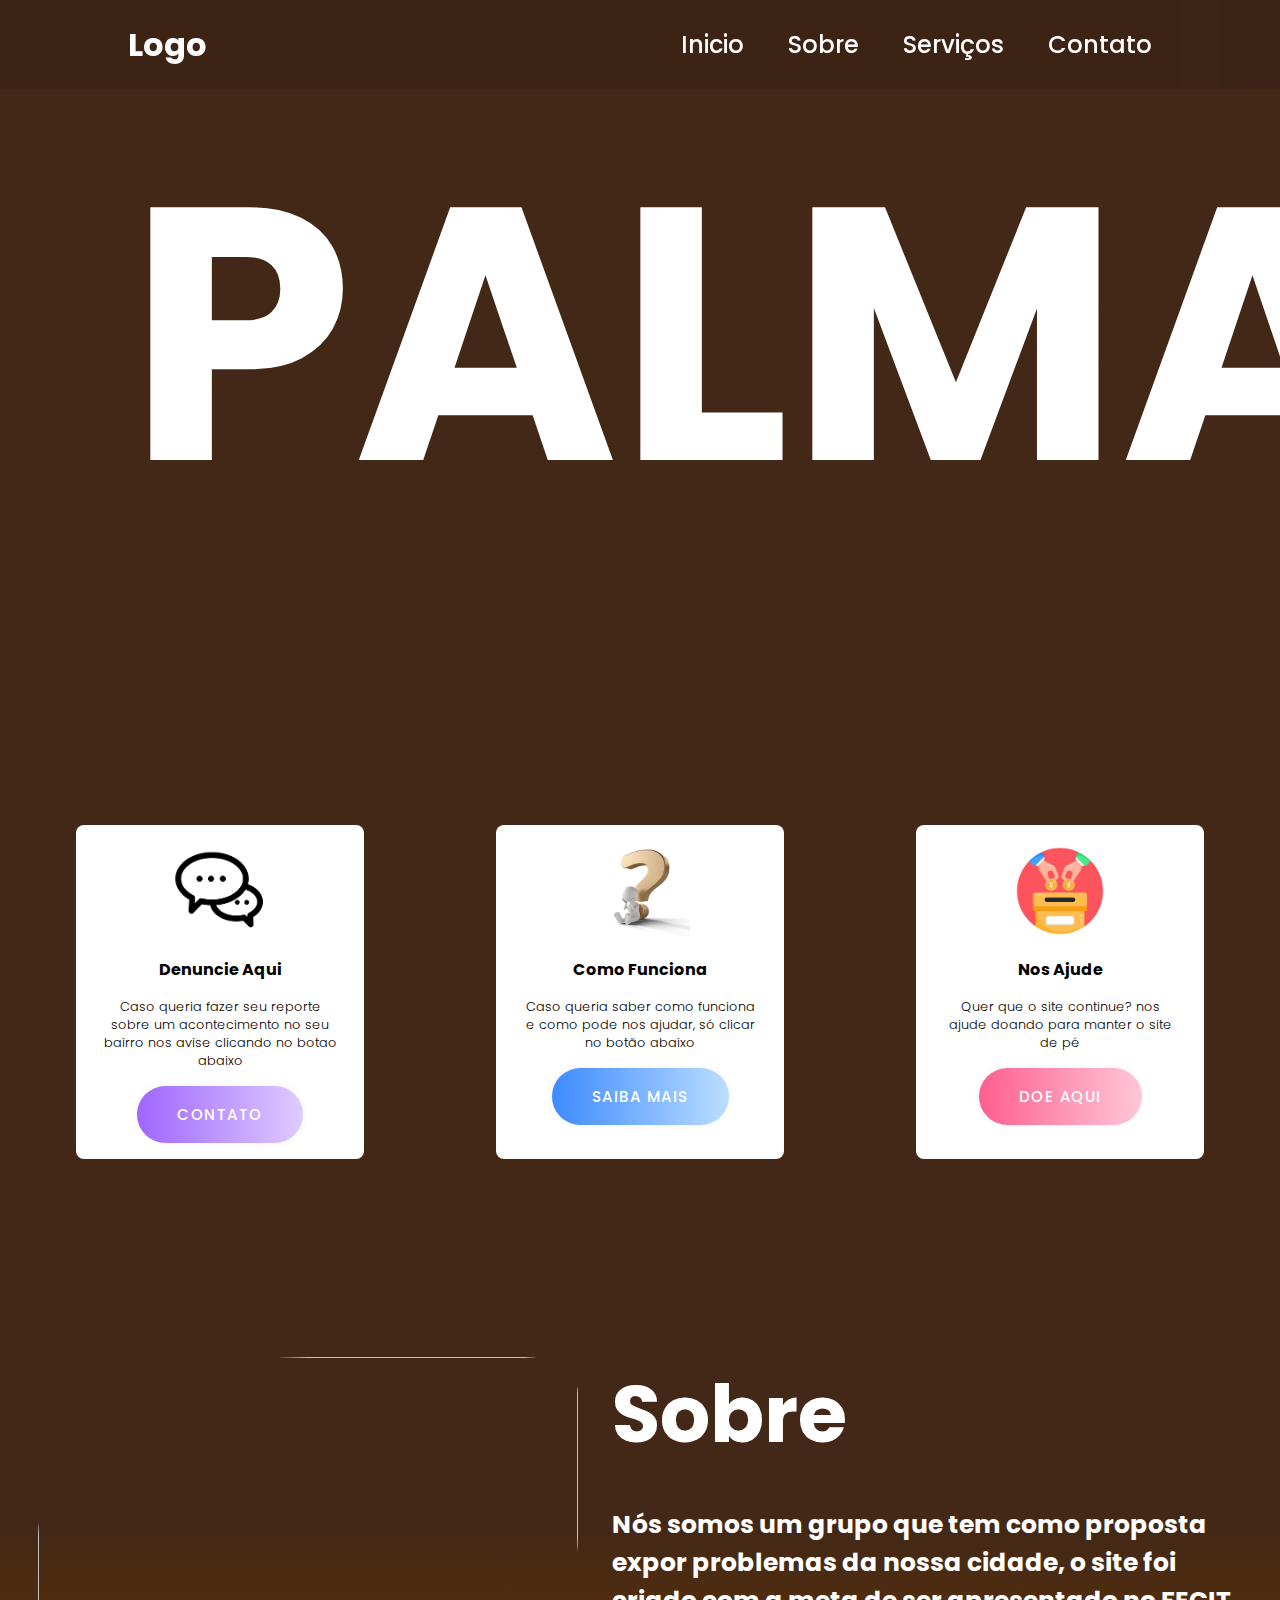
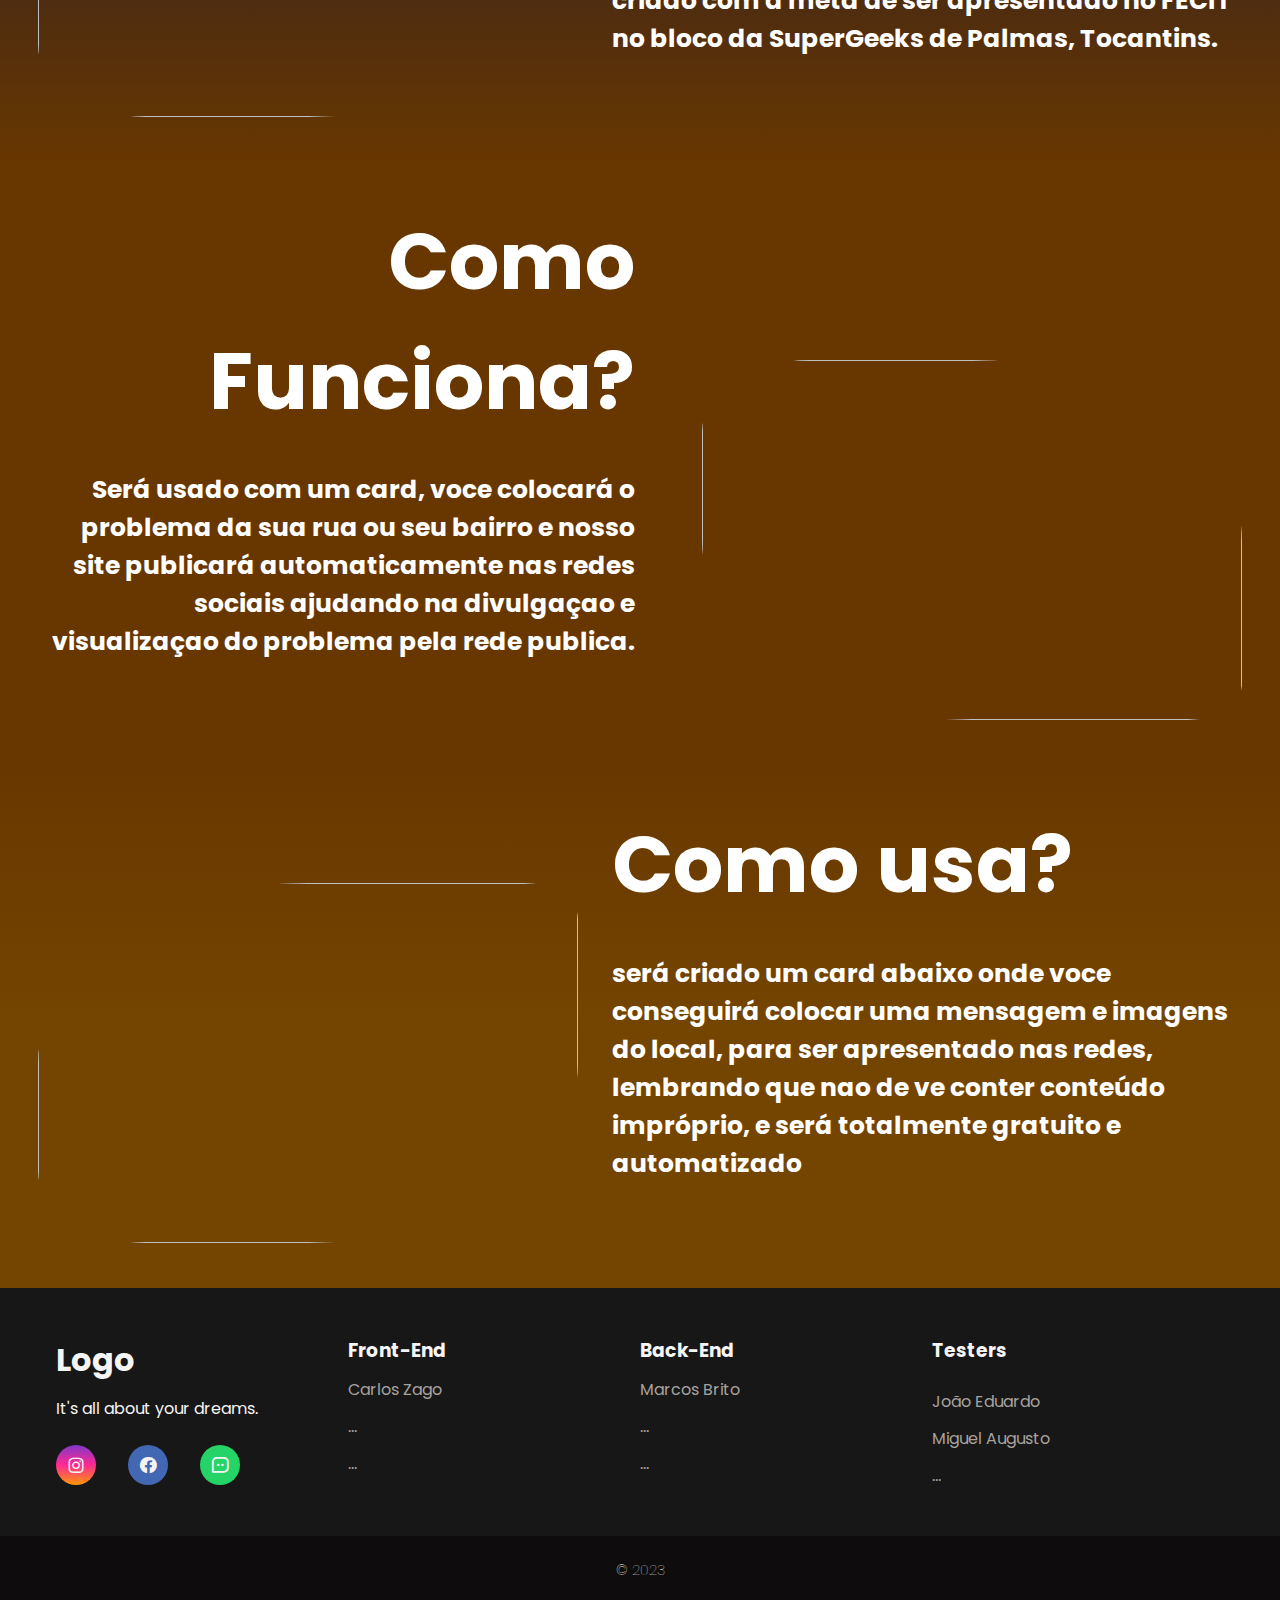
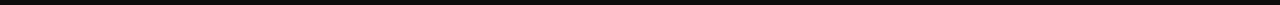
==== index.html @ 9b8ec1d1 "index.html" ====
<!DOCTYPE html>
<html lang="en">
<head>
    <meta charset="UTF-8">
    <meta name="viewport" content="width=device-width, initial-scale=1.0">
    <title>Site</title>
    <link rel="stylesheet" href="Style.css">
    <link href='https://unpkg.com/boxicons@2.1.4/css/boxicons.min.css' rel='stylesheet'>
    <link href='https://unpkg.com/boxicons@2.1.4/css/boxicons.min.css' rel='stylesheet'>
    <link rel="shortcut icon" type="imagex/png" href="backgrounds/tocantins alerta.png">
</head>
<body>
    <!---->
    <div class="imagem-fundo" id="PALMAS">
        <h2 class="titulo-principal" >PALMAS</h2>
     </div>
        
    
    
    <img alt="" id="Imagem-de-fundo">
    <header class="header">
        <a href="" class="logo">Logo</a>

        <input type="checkbox" id="check">
        <label for="check" class="icons">
            <i class='bx bx-menu' id="menu-icon"></i>
            <i class='bx bx-message-alt-x' id="close-icon"></i>
        </label>

        <nav class="navbar">
            <a href="#PALMAS">Inicio</a>
            <a href="#sobre">Sobre</a>
            <a href="#servicos">Serviços</a>
            <a href="#contato">Contato</a>
        </nav>
    </header>

    <main class="cards">
        <section class="card contact">
            <div class="icon">
                <img src="Imagens/unnamed.png">
            </div>
            <h3>Denuncie Aqui</h3>
            <span>Caso queria fazer seu reporte sobre um acontecimento no seu bairro nos avise clicando no botao abaixo</span>
            <button>Contato</button>
        </section>
        <section class="card shop">
            <div class="icon">
                <img src="Imagens/comofunciona.png" alt="">
            </div>
            <h3>Como Funciona</h3>
            <span>Caso queria saber como funciona e como pode nos ajudar, só clicar no botão abaixo</span>
            <button>Saiba Mais</button>
        </section>
        <section class="card about">
            <div class="icon">
                <img src="Imagens/doaçao.png" alt="">
            </div>
            <h3>Nos Ajude</h3>
            <span>Quer que o site continue? nos ajude doando para manter o site de pé</span>
            <button>Doe aqui</button>
        </section>
    </main>

    

    <!--<section class="container">
        <div class="slider-wrapper">
            <div class="slider">
                <img id="slide-1" src="backgrounds/meio-ambiente-greenpeace-d.webp" alt="3D rendering of an imaginary orange planet in space" />
                <img id="slide-2" src="https://images.unsplash.com/photo-1657586640569-4a3d4577328c?ixlib=rb-1.2.1&ixid=MnwxMjA3fDB8MHxwaG90by1wYWdlfHx8fGVufDB8fHx8&auto=format&fit=crop&w=1200&q=80" alt="3D rendering of an imaginary green planet in space" />
                <img id="slide-3" src="https://images.unsplash.com/photo-1656077217715-bdaeb06bd01f?ixlib=rb-1.2.1&ixid=MnwxMjA3fDB8MHxwaG90by1wYWdlfHx8fGVufDB8fHx8&auto=format&fit=crop&w=1200&q=80" alt="3D rendering of an imaginary blue planet in space" />
            </div>
            <div class="slider-nav">
                <a href="#slide-1"></a>
                <a href="#slide-2"></a>
                <a href="#slide-3"></a>
            </div>
        </div>
    </section>-->

    <div class="sobre" id="sobre">
        
        <div class="sobre-imagem"><img src="backgrounds/capivara.webp" alt="" class="imagem-lateralum"></div>
        <div class="sobre-texto">
            <h2>
            Sobre 
            <p>
                Nós somos um grupo que tem como proposta
                 expor problemas da nossa cidade,
                 o site foi criado com a meta de ser
                  apresentado no FECIT no bloco da SuperGeeks de Palmas, Tocantins.
            </p>
        </h2></div>
        
        
        
    </div>

    <div class="Serviço" id="servicos">
        
        
        <div class="serviço-texto">
            <h2>
            Como Funciona? 
            <p>
                Será usado com um card, voce colocará o problema da sua rua ou seu bairro e nosso site publicará automaticamente nas redes sociais ajudando na divulgaçao e visualizaçao do problema pela rede publica.
            </p>
        </h2></div>
        <div class="serviço-imagem"><img src="backgrounds/images (1).jpg" alt="" class="imagem-lateraldois"></div>
        
        
    </div>

    <div class="contato" id="contato">
        
        <div class="contato-imagem"><img src="backgrounds/images.jpg" alt="" class="imagem-lateraltres"></div>
        <div class="contato-texto">
            <h2>
            Como usa?
            <p>
                será criado um card abaixo onde voce conseguirá colocar uma mensagem e imagens do local, para ser apresentado nas redes, lembrando que nao de ve conter conteúdo impróprio, e será totalmente gratuito e automatizado
            </p>
        </h2></div>
        
        
        
    </div>
    <main>
        
    </main>
    <footer>
        <div id="footer_content">
            <div id="footer_contacts">
                <h1>Logo</h1>
                <p>It's all about your dreams.</p>

                <div id="footer_social_media">
                    <a href="https://instagram.com/supergeekspalmas?igshid=OGQ5ZDc2ODk2ZA==" class="footer-link" id="instagram">
                        <i class='bx bxl-instagram'></i>
                    </a>

                    <a href="#" class="footer-link" id="facebook">
                        <i class='bx bxl-facebook-circle' ></i>
                    </a>

                    <a href="http://api.whatsapp.com/send?1=pt_BR&phone=556321041290" class="footer-link" id="whatsapp">
                        <i class='bx bx-message-square-dots'></i>
                    </a>
                </div>
            </div>
            
            <ul class="footer-list">
                <li>
                    <h3>Front-End</h3>
                </li>
                <li>
                    <a href="https://instagram.com/carlos_daniel_zago?igshid=ZWk0MThjZzQzeXRq" class="footer-link">Carlos Zago</a>
                </li>
                <li>
                    <a href="#" class="footer-link">...</a>
                </li>
                <li>
                    <a href="#" class="footer-link">...</a>
                </li>
            </ul>

            <ul class="footer-list">
                <li>
                    <h3>Back-End</h3>
                </li>
                <li>
                    <a href="https://instagram.com/marcos_brito_feitosa?igshid=bzZkejQ4MHdsYTZ5" class="footer-link">Marcos Brito</a>
                </li>
                <li>
                    <a href="#" class="footer-link">...</a>
                </li>
                <li>
                    <a href="#" class="footer-link">...</a>
                </li>
            </ul>

            <div id="footer_subscribe">
                <h3>Testers</h3>
                <ul class="footer-list">
                    <li>
                        <a href="#" class="footer-link">João Eduardo</a>
                    </li>
                    <li>
                        <a href="https://instagram.com/migs.augusto22?igshid=MXhhMWg3bWdjMTQzbw==" class="footer-link">Miguel Augusto</a>
                    </li>
                    <li>
                        <a href="#" class="footer-link">...</a>
                    </li>
                </ul>
                

                
            </div>
        </div>

        <div id="footer_copyright">
            &#169
            2023
        </div>
    </footer>
</body>
</html>
---- Style.css ----
@import url("https://fonts.googleapis.com/css2?family=poppins:wght@300;400;500;600;700;800;900&display=swap");

* {
    margin: 0;
    padding: 0;
    font-family: "Poppins", sans-serif;
    box-sizing: border-box;
    scroll-behavior: smooth;
}

body {
    min-height: 100vh;
    background: linear-gradient( #432817, #432817, #432817);
    background-size: cover;
    background-position: center;
}

.titulo-principal{
    align-items: center;
    justify-content: center;
    margin-top: 20%;
    font-size: 100px;
}

.header {
    position: fixed;
    top: 0;
    left: 0;
    width: 100%;
    padding: 1.3rem 10%;
    background: rgba( 0, 0, 0, .1);
    backdrop-filter: blur(50px);
    display: flex;
    justify-content: space-between;
    align-items: center;
    z-index: 100;
}

.header::before {
    content: absolute;
    width: 100%;
    top: 0;
    left: 0;
    height: 100%;
    background: rgba( 0, 0, 0, .1);
    backdrop-filter: blur(100px);
    z-index: -1;
}

.logo {
    font-size: 2rem;
    color: #fff;
    text-decoration: none;
    font-weight: 700;
}

.navbar a {
    font-size: 1.5rem;
    color: #fff;
    text-decoration: none;
    font-weight: 500;
    margin-left: 2.5rem;
}

#check{
    display: none;
}

.icons {
    right: 5%;
    right: 5%;
    position: absolute;
    font-size: 2.8rem;
    color: #fff;
    cursor: pointer;
    display: none;
}

/*BREAKPOINTS*/
@media (max-width: 992px) {
    .header {
        padding: 1.3rem 5%;
    }
}

@media (max-width: 768px) {
    .icons{
        display: inline-flex;
    }

    #check:checked~.icons #menu-icon{
        display: none;
    }

    .icons #close-icon{
        display: none;
    }

    #check:checked~.icons #close-icon{
        display: block;
    }

    .navbar {
        position: absolute;
        top: 100%;
        left: 0;
        width: 100%;
        height: 0;
        background: rgba(0, 0, 0, .1);
        backdrop-filter: blur(50px);
        box-shadow: 0 .5rem 1rem rgba( 0, 0, 0, .1);
        overflow: hidden;
        transition: .3s ease;
    }


    #check:checked~.navbar{
        height: 17.7rem;
    }

    .navbar a {
        display: block;
        font-size: 1.1rem;
        margin: 1.5rem 0;
        text-align: center;
        transform: translateY(-50);
        transition: .3s ease;
    }

    #check:checked~.navbar a {
        transform: translateY(0);
    }

}

.container {
    margin-top: 0;
	padding: 2rem;
    width: 100%;
    height: 100%;
}

.slider-wrapper {
	position: relative;
	max-width: 100vh;
    max-height: 50vh;
	margin: 0 auto;
}

.slider {
	display: flex;
	aspect-ratio: 16 / 9;
	overflow-x: auto;
	scroll-snap-type: x mandatory;
	scroll-behavior: smooth;
	box-shadow: 0 1.5rem 3rem -0.75rem hsla(0, 0%, 0%, 0.25);
	border-radius: 0.5rem;
	-ms-overflow-style: none; /* Hide scrollbar IE and Edge */
	scrollbar-width: none; /* Hide scrollbar Firefox */
}

/* Hide scrollbar for Chrome, Safari and Opera */
.slider::-webkit-scrollbar {
	display: none;
}

.slider img {
	flex: 1 0 100%;
	scroll-snap-align: start;
	object-fit: cover;
}

.slider-nav {
	display: flex;
	column-gap: 1rem;
	position: absolute;
	bottom: 1.25rem;
	left: 50%;
	transform: translateX(-50%);
	z-index: 1;
}

.slider-nav a {
	width: 0.5rem;
	height: 0.5rem;
	border-radius: 50%;
	background-color: #fff;
	opacity: 0.75;
	transition: opacity ease 250ms;
}

.slider-nav a:hover {
	opacity: 1;
}


main.cards {
    margin-bottom: 5%;
    display: flex;
    padding: 10px;
}

main.cards section.card {
    display: flex;
    flex-direction: column;
    background: white;
    align-items: center;
    text-align: center;
    padding: 1rem 1.5rem;
    border-radius: 8px;
    max-height: 468px;
    margin:  5% auto;
}

/*main.cards section.card:first-child {
    
}*/

main.cards section.card .icon {
    width: 100px;
    height: 100px;
}

main.cards section.card img {
    width: 100%;
    height: 100%;
}

main.cards section.card h3 {
    font-size: 100%;
    margin: 16px 0;
}

main.cards section.card span {
    font-weight: 300;
    max-width: 240px;
    font-size: 80%;
    margin-bottom: 16px;
}

main.cards section.card button {
    padding: 0.5rem 1rem;
    text-transform: uppercase;
    border-radius: 32px;
    border: 0;
    cursor: pointer;
    font-size: 80%;
    font-weight: 500;
    color: #fff;
    margin-bottom: 16px 0;
}

main.cards section.card.contact button {
    background: linear-gradient(to right, #9F66FF, #DFCBFF);
}
main.cards section.card.shop button {
    background: linear-gradient(to right, #3E8AFF, #BBDEFF);
}
main.cards section.card.about button {
    background: linear-gradient(to right, #FE5F8F, #FFC7D9);
}

@media screen and (max-width: 720px) {
    main.cards {
        flex-direction: column;
    }

    main.cards section.card {
        margin-left: 10%;
        margin-right: 10%;
        margin-bottom: 32px;
    }

    main.cards section.card:last-child {
        margin-bottom: 0;
    }

    main.cards section.card button {
        font-size: 70%;
    }

}

main.cards section.card.about button {
 
    padding: 17px 40px;
    border-radius: 50px;
    border: 0;
    background-color: white;
    box-shadow: rgb(0 0 0 / 5%) 0 0 8px;
    letter-spacing: 1.5px;
    text-transform: uppercase;
    font-size: 15px;
    transition: all .5s ease;
   }
   
   main.cards section.card.about button:hover {
    letter-spacing: 3px;
    background-color: hsl(305, 80%, 48%);
    color: hsl(0, 0%, 100%);
    box-shadow: rgb(220, 24, 187) 0px 7px 29px 0px;
   }
   
   main.cards section.card.about button:active {
    letter-spacing: 3px;
    background-color: hsl(303, 90%, 61%);
    color: hsl(0, 0%, 100%);
    box-shadow: rgb(241, 92, 221) 0px 0px 0px 0px;
    transform: translateY(10px);
    transition: 100ms;
   }

   main.cards section.card.shop button{
    padding: 17px 40px;
    border-radius: 50px;
    border: 0;
    background-color: white;
    box-shadow: rgb(0 0 0 / 5%) 0 0 8px;
    letter-spacing: 1.5px;
    text-transform: uppercase;
    font-size: 15px;
    transition: all .5s ease;
   }

   main.cards section.card.shop button:hover{
    letter-spacing: 3px;
    background-color: hsl(239, 80%, 48%);
    color: hsl(0, 0%, 100%);
    box-shadow: rgb(24, 102, 220) 0px 7px 29px 0px;
   }

   main.cards section.card.shop button:active {
    letter-spacing: 3px;
    background-color: hsl(226, 80%, 48%);
    color: hsl(0, 0%, 100%);
    box-shadow: rgb(14, 56, 245) 0px 0px 0px 0px;
    transform: translateY(10px);
    transition: 100ms;
   }

   main.cards section.card.contact button{
    padding: 17px 40px;
    border-radius: 50px;
    border: 0;
    background-color: white;
    box-shadow: rgb(0 0 0 / 5%) 0 0 8px;
    letter-spacing: 1.5px;
    text-transform: uppercase;
    font-size: 15px;
    transition: all .5s ease;
   }

   main.cards section.card.contact button:hover{
    letter-spacing: 3px;
    background-color: hsl(261deg 80% 48%);
    color: hsl(0, 0%, 100%);
    box-shadow: rgb(93 24 220) 0px 7px 29px 0px;
   }

   main.cards section.card.contact button:active {
    letter-spacing: 3px;
    background-color: hsl(261deg 80% 48%);
    color: hsl(0, 0%, 100%);
    box-shadow: rgb(93 24 220) 0px 0px 0px 0px;
    transform: translateY(10px);
    transition: 100ms;
   }

   @import url('https://fonts.googleapis.com/css2?family=Inter:wght@100;200;300;400;500;600&display=swap');

:root {
    --color-neutral-0: #0e0c0c;
    --color-neutral-10: #171717;
    --color-neutral-30: #a8a29e;
    --color-neutral-40: #f5f5f5;

}


footer {
    width: 100%;
    color: var(--color-neutral-40);
}

.footer-link {
    text-decoration: none;
}

#footer_content {
    background-color: var(--color-neutral-10);
    display: grid;
    grid-template-columns: repeat(4, 1fr);
    padding: 3rem 3.5rem;
}

#footer_contacts h1 {
    margin-bottom: 0.75rem;
}

#footer_social_media {
    display: flex;
    gap: 2rem;
    margin-top: 1.5rem;
} 

#footer_social_media .footer-link {
    display: flex;
    align-items: center;
    justify-content: center;
    height: 2.5rem;
    width: 2.5rem;
    color: var(--color-neutral-40);
    border-radius: 50%;
    transition: all 0.4s;
}

#footer_social_media .footer-link i {
    font-size: 1.25rem;    
}

#footer_social_media .footer-link:hover {
    opacity: 0.8;
}

#instagram {
    background: linear-gradient(#7f37c9, #ff2992, #ff9807);
}

#facebook {
    background-color: #4267b3;
}

#whatsapp {
    background-color: #25d366;
}

.footer-list {
    display: flex;
    flex-direction: column;
    gap: 0.75rem;
    list-style: none;
}

.footer-list .footer-link {
    color: var(--color-neutral-30);
    transition: all 0.4s;
}

.footer-list .footer-link:hover {
    color: #7f37c9;
}

#footer_subscribe {
    display: flex;
    flex-direction: column;
    gap: 1.5rem;
}

#footer_subscribe p {
    color: var(--color-neutral-30);
}

#input_group {
    display: flex;
    align-items: center;
    background-color: var(--color-neutral-0);
    border-radius: 4px;
}

#input_group input {
    all: unset;
    padding: 0.75rem;
    width: 100%;
}

#input_group button {
    background-color: #7f37c9;
    border: none;
    color: var(--color-neutral-40);
    padding: 0px 1.25rem;
    font-size: 1.125rem;
    height: 100%;
    border-radius: 0px 4px 4px 0px;
    cursor: pointer;
    transition: all 0.4s;
}

#input_group button:hover {
    opacity: 0.8;
}

#footer_copyright {
    display: flex;
    justify-content: center;
    background-color: var(--color-neutral-0);
    font-size: 0.9rem;
    padding: 1.5rem;
    font-weight: 100;
}

@media screen and (max-width: 768px) {
    #footer_content {
        grid-template-columns: repeat(2, 1fr);
        gap: 2rem;
    }
}

@media screen and (max-width: 426px) {
    #footer_content {
        grid-template-columns: repeat(1, 1fr);
        padding: 3rem 2rem;
    }
}

.imagem-fundo{
    width: 100%;
    height: 80vh;
    position: relative;
    display: inline-block;
    background-repeat: no-repeat;
    background-image: url(backgrounds/BANNER-TEM-IR-PALMAS-123MILHAS.jpg);
    background-size: cover;
    object-fit: cover;
}

.imagem-fundo .titulo-principal{
    position: absolute;
    font-size: 40vh;
    color: #fff;
    margin: 5% 10%;
}


.sobre{
    width: 100%;
    justify-content: left;
    display: flex;
    align-items: flex-end;
    padding: 3%;
    margin: 0 0;
    background: linear-gradient(#432817, #432817, rgb(104, 55, 0) );
}

.sobre .sobre-texto h2{
    color: #fff;
    max-width: 100vh;
    padding: 3% 0 10% 5%;
    font-size: 80px;

}

.sobre .sobre-texto h2 p{
    margin-top: 5%;
    font-size: 25px;
    color:#fff ; 
}

.sobre .sobre-imagem .imagem-lateralum{
    border-radius: 50% 10% 50% 20%;
    width: 60vh;
    height: 40vh;
}

.Serviço{
    width: 100%;
    justify-content: right;
    display: flex;
    align-items: flex-end;
    padding: 3%;
    margin: 0 0;
    background: linear-gradient( rgb(104, 55, 0), rgb(104, 55, 0), rgb(104, 55, 0));
}

.Serviço .serviço-texto h2{
    justify-content: right;
    color: #fff;
    max-width: 100vh;
    padding: 0 10% 10% 0;
    font-size: 80px;
    text-align: right;
}

.Serviço .serviço-texto h2 p{
    margin-top: 5%;
    font-size: 25px;
    color:#fff ; 
}

.Serviço .serviço-imagem .imagem-lateraldois{
    border-radius: 20% 50% 10% 50%;
    width: 60vh;
    height: 40vh;   
}


.contato{
    width: 100%;
    justify-content: left;
    display: flex;
    align-items: flex-end;
    padding: 3%;
    margin: 0 0;
    background: linear-gradient( rgb(104, 55, 0), rgb(116, 69, 0), rgb(116, 69, 0) );
}

.contato .contato-texto h2{
    color: #fff;
    max-width: 100vh;
    padding: 0 0 10% 5%;
    font-size: 80px;

}

.contato .contato-texto h2 p{
    margin-top: 5%;
    font-size: 25px;
    color:#fff ; 
}

.contato .contato-imagem .imagem-lateraltres{
    border-radius: 50% 10% 50% 20%;
    width: 60vh;
    height: 40vh;
}
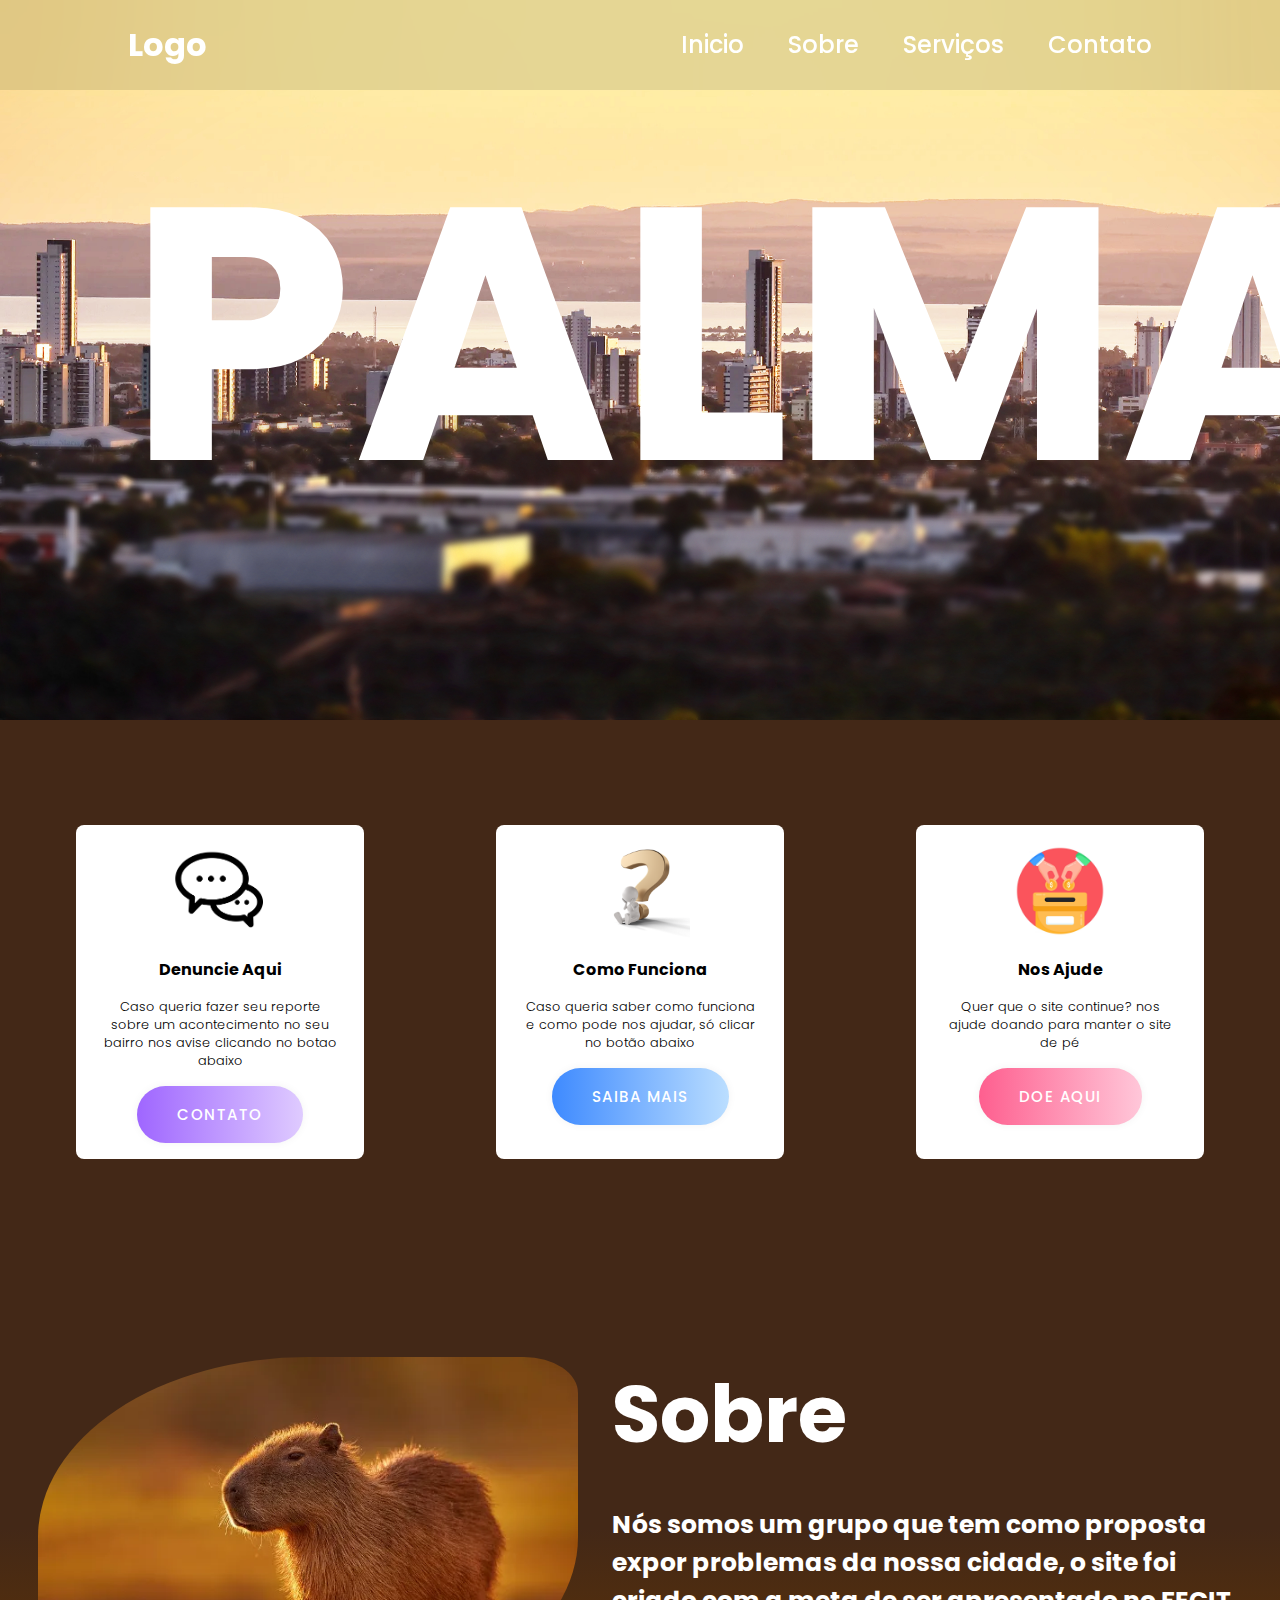
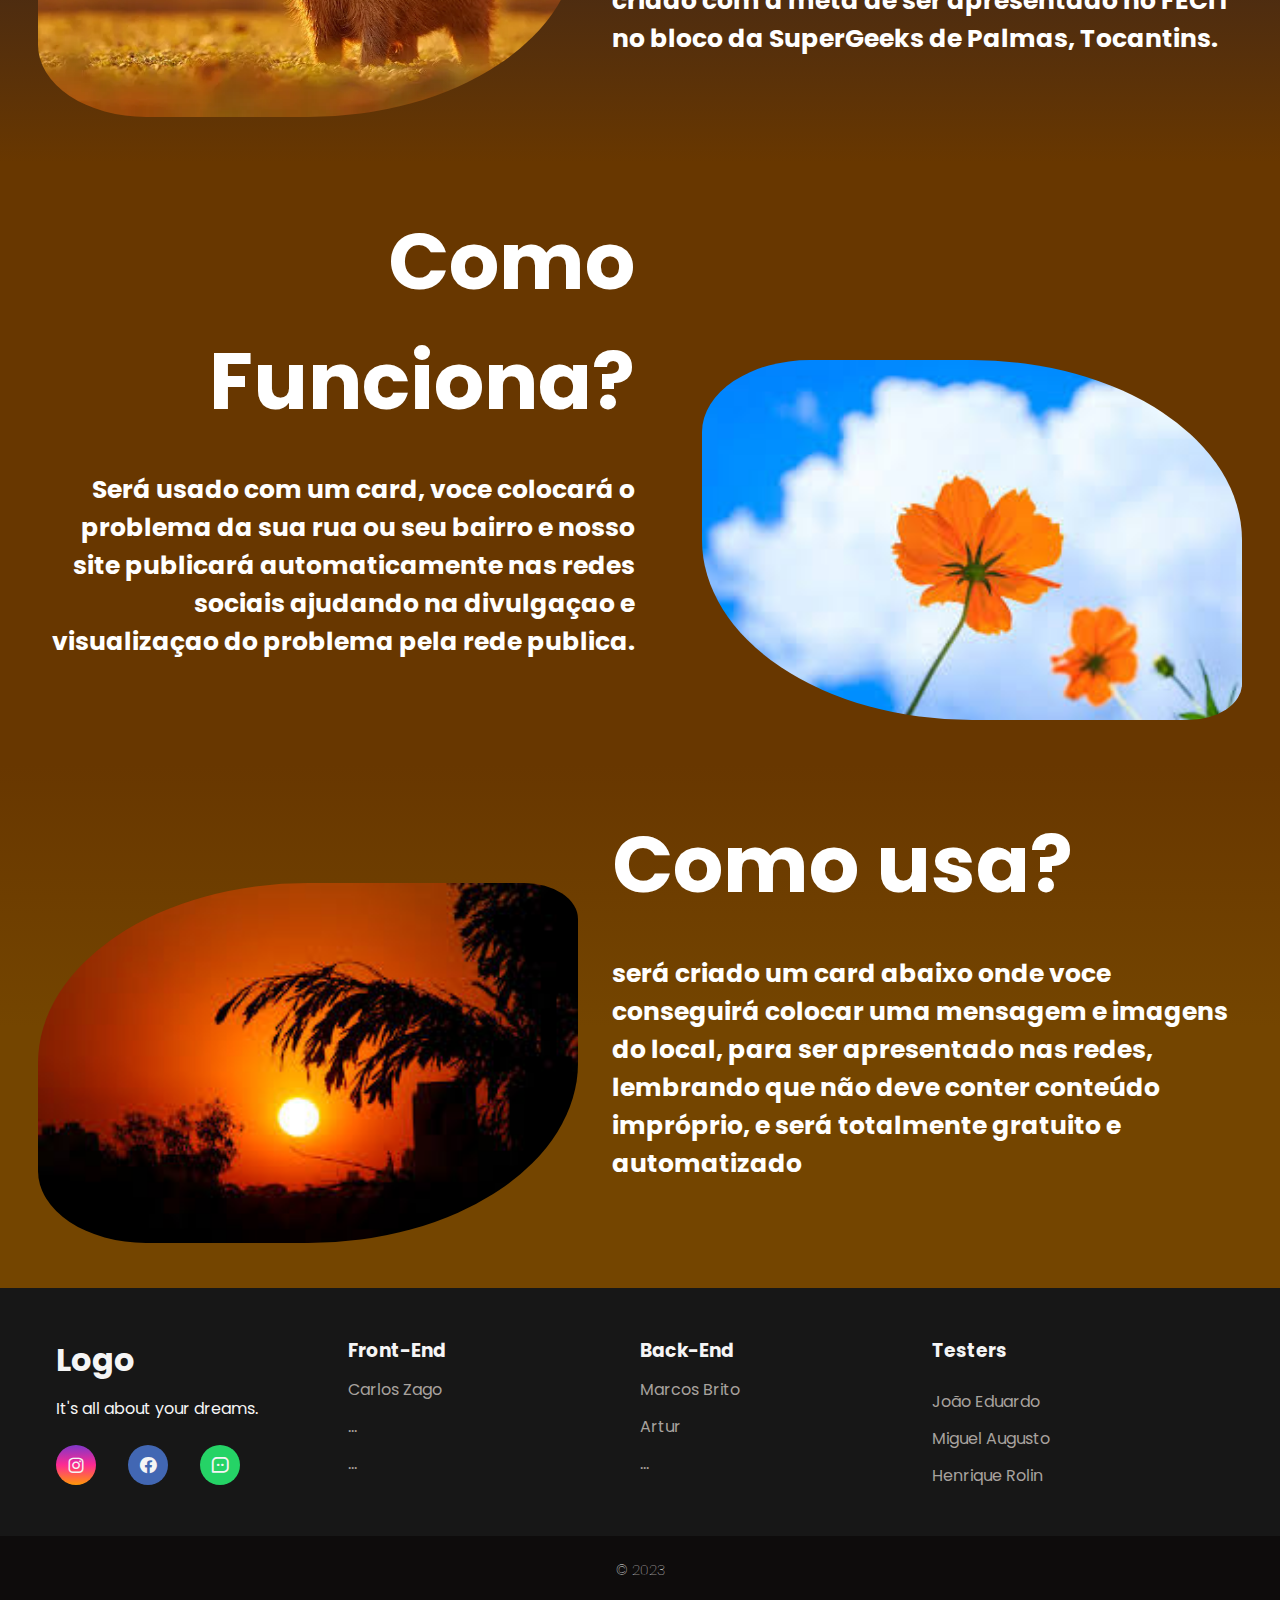
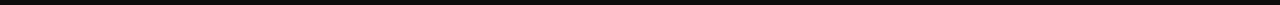
==== commit 7a660976: "index.html" ====
--- a/index.html
+++ b/index.html
@@ -119,7 +119,7 @@
             <h2>
             Como usa?
             <p>
-                será criado um card abaixo onde voce conseguirá colocar uma mensagem e imagens do local, para ser apresentado nas redes, lembrando que nao de ve conter conteúdo impróprio, e será totalmente gratuito e automatizado
+                será criado um card abaixo onde voce conseguirá colocar uma mensagem e imagens do local, para ser apresentado nas redes, lembrando que não deve conter conteúdo impróprio, e será totalmente gratuito e automatizado
             </p>
         </h2></div>
         
@@ -173,7 +173,7 @@
                     <a href="https://instagram.com/marcos_brito_feitosa?igshid=bzZkejQ4MHdsYTZ5" class="footer-link">Marcos Brito</a>
                 </li>
                 <li>
-                    <a href="#" class="footer-link">...</a>
+                    <a href="#" class="footer-link">Artur </a>
                 </li>
                 <li>
                     <a href="#" class="footer-link">...</a>
@@ -190,7 +190,7 @@
                         <a href="https://instagram.com/migs.augusto22?igshid=MXhhMWg3bWdjMTQzbw==" class="footer-link">Miguel Augusto</a>
                     </li>
                     <li>
-                        <a href="#" class="footer-link">...</a>
+                        <a href="#" class="footer-link">Henrique Rolin</a>
                     </li>
                 </ul>
                 
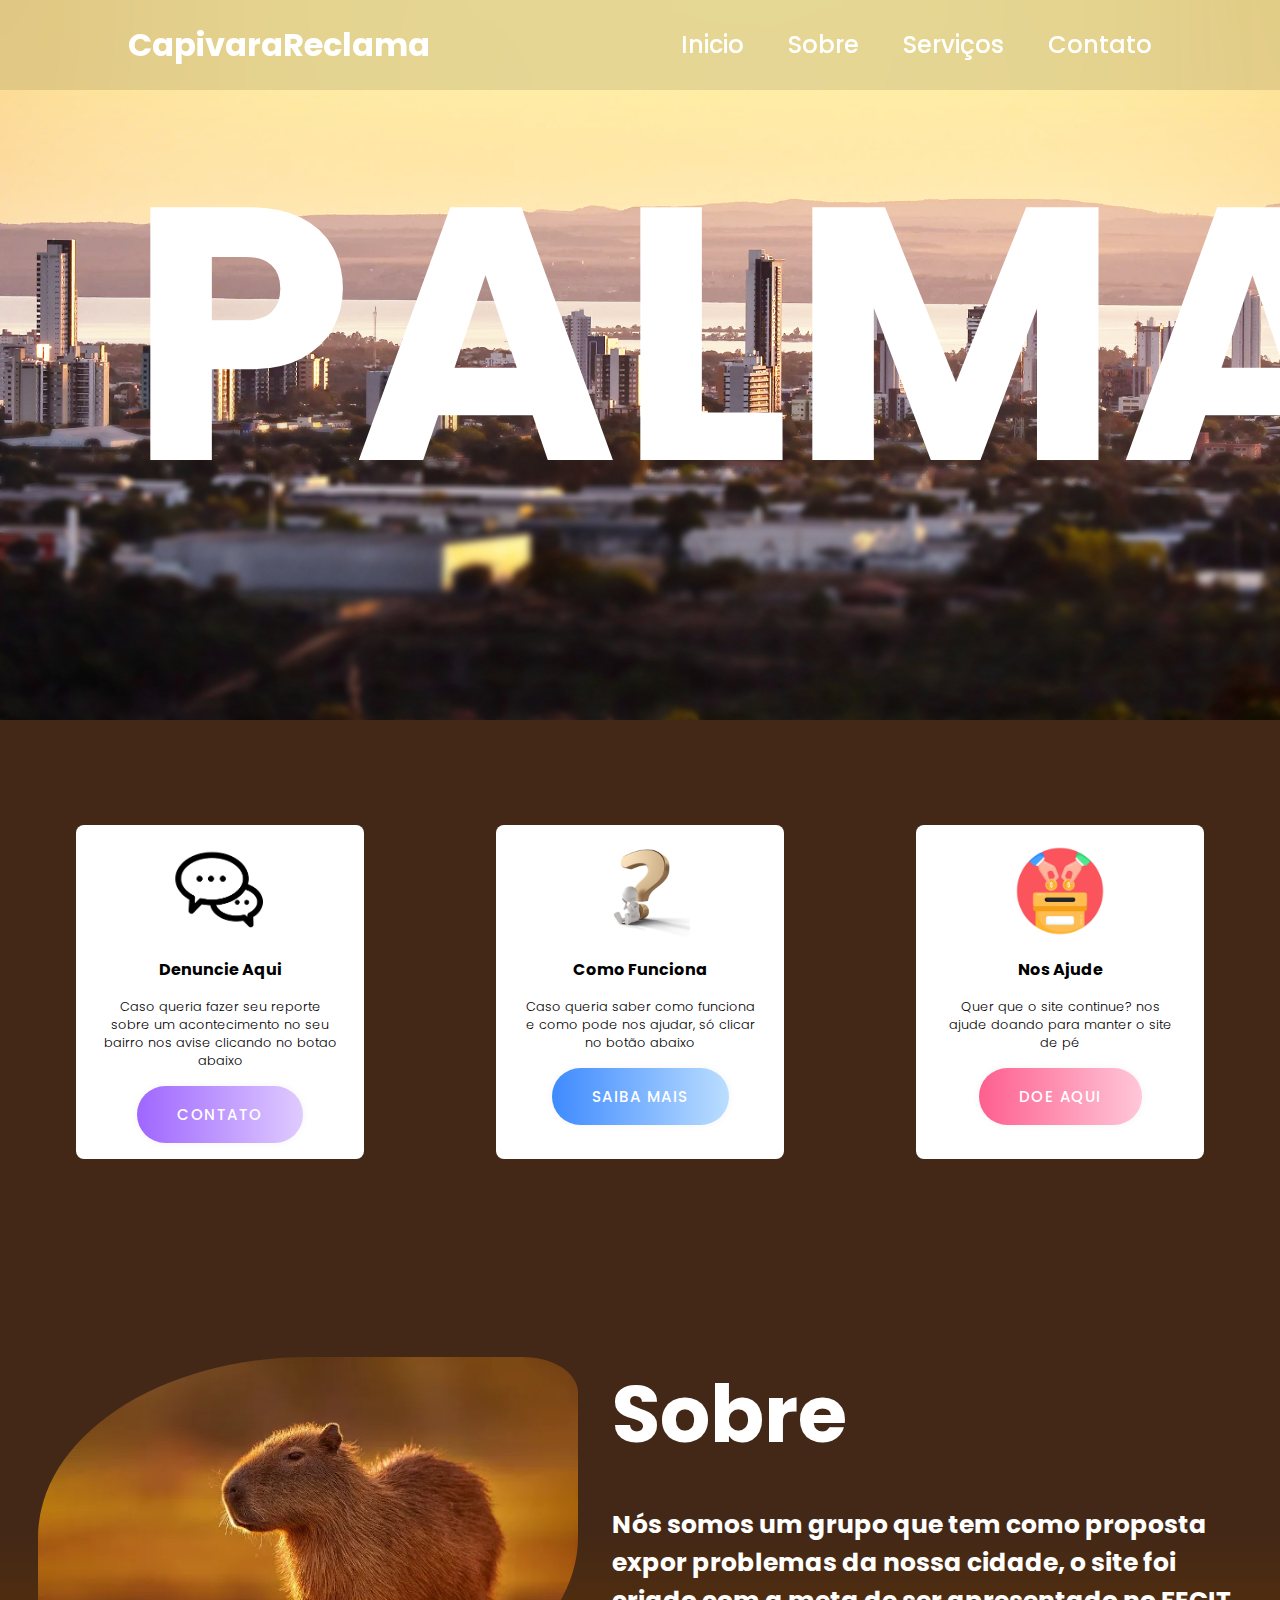
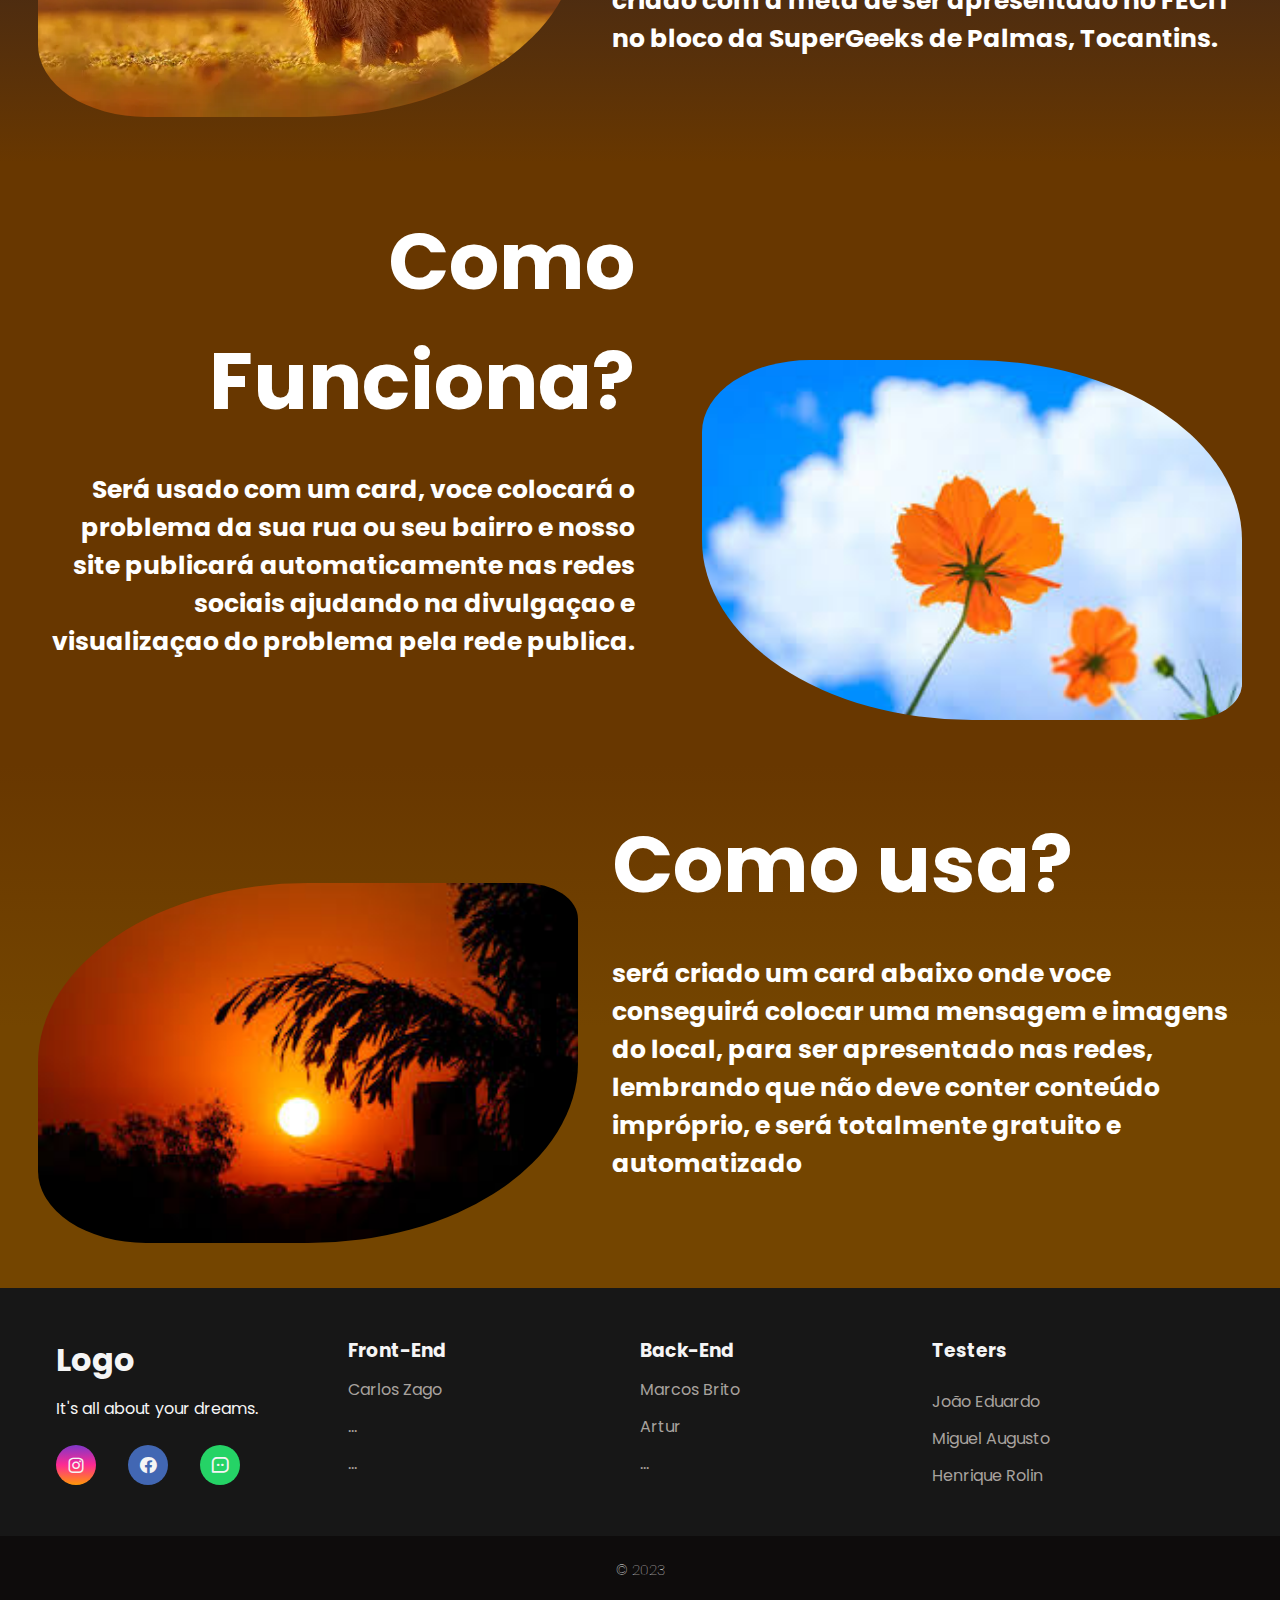
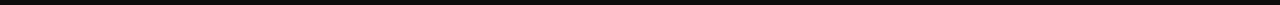
==== commit 11909389: "index.html" ====
--- a/index.html
+++ b/index.html
@@ -3,11 +3,11 @@
 <head>
     <meta charset="UTF-8">
     <meta name="viewport" content="width=device-width, initial-scale=1.0">
-    <title>Site</title>
+    <title>CapivaraReclama</title>
     <link rel="stylesheet" href="Style.css">
     <link href='https://unpkg.com/boxicons@2.1.4/css/boxicons.min.css' rel='stylesheet'>
     <link href='https://unpkg.com/boxicons@2.1.4/css/boxicons.min.css' rel='stylesheet'>
-    <link rel="shortcut icon" type="imagex/png" href="backgrounds/tocantins alerta.png">
+    <link rel="shortcut icon" type="imagex/png" href="Imagens/Logo.png">
 </head>
 <body>
     <!---->
@@ -19,7 +19,7 @@
     
     <img alt="" id="Imagem-de-fundo">
     <header class="header">
-        <a href="" class="logo">Logo</a>
+        <a href="" class="logo">CapivaraReclama</a>
 
         <input type="checkbox" id="check">
         <label for="check" class="icons">
